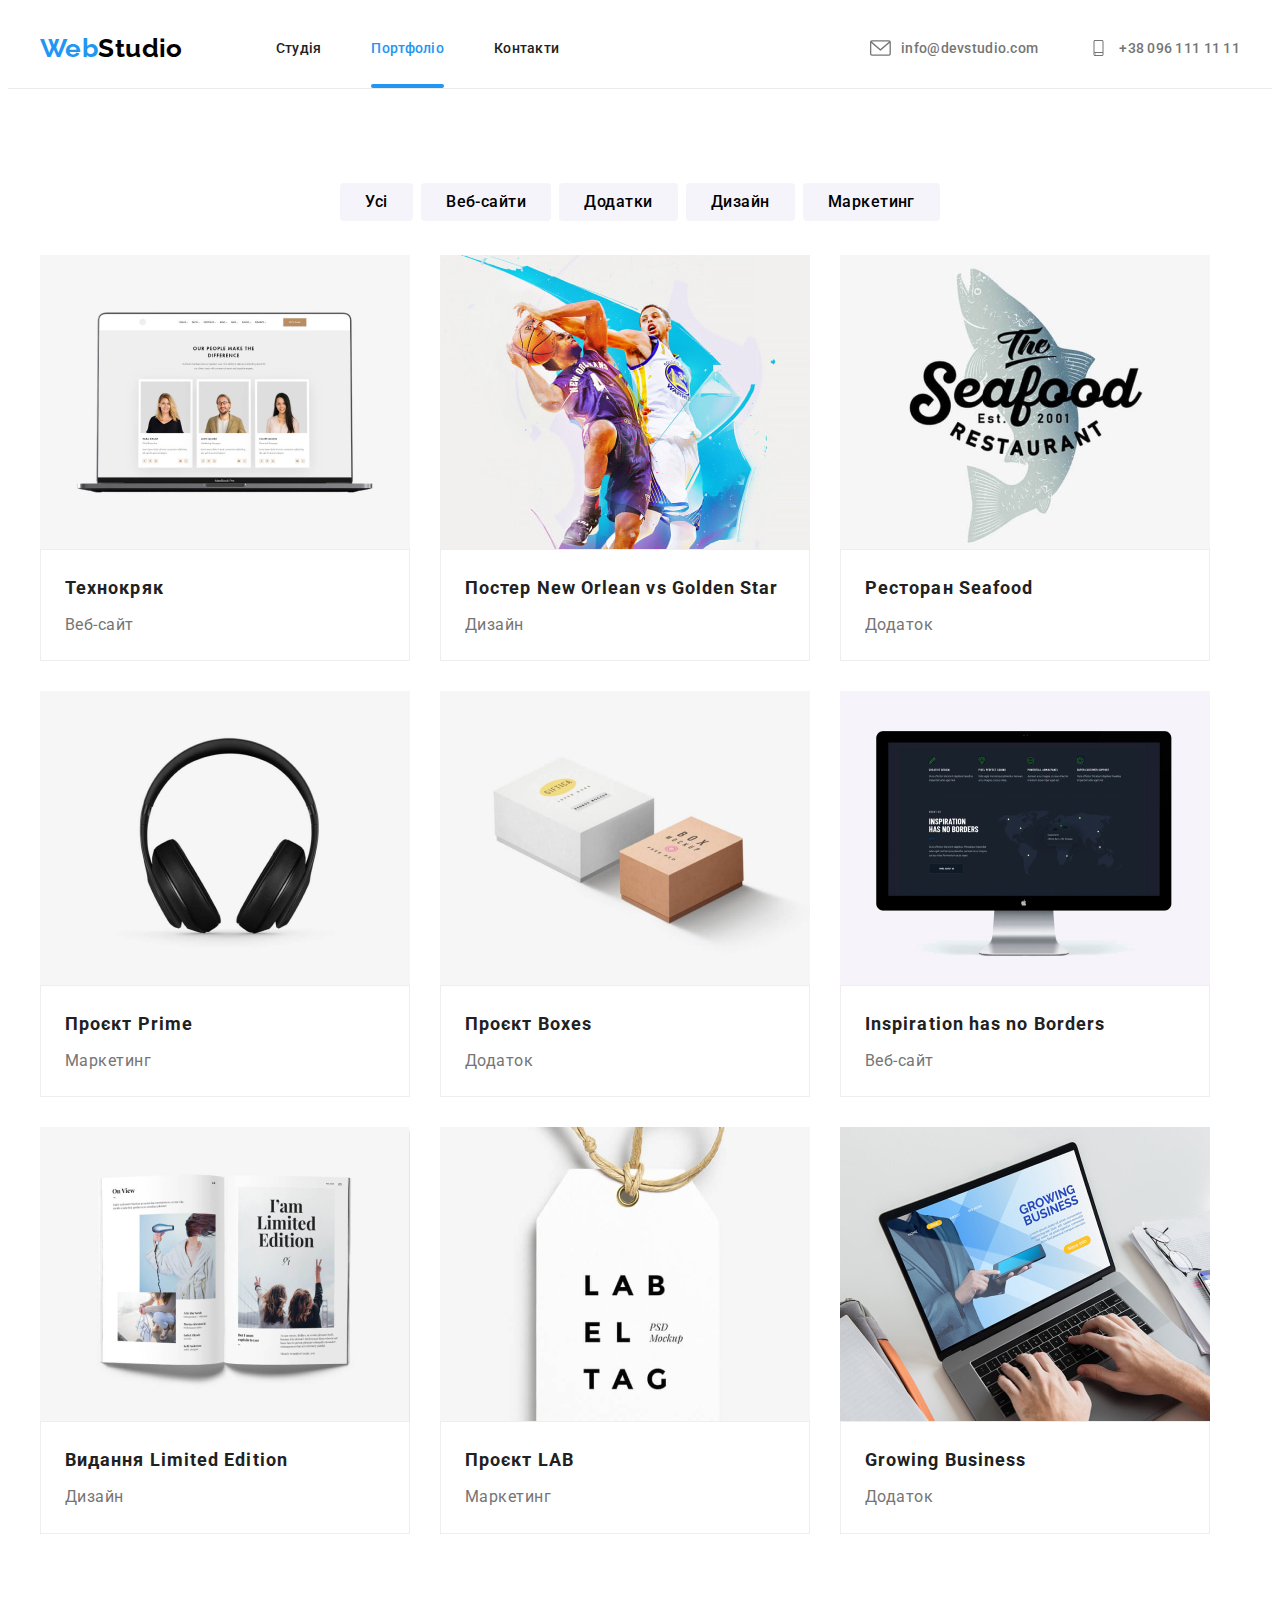
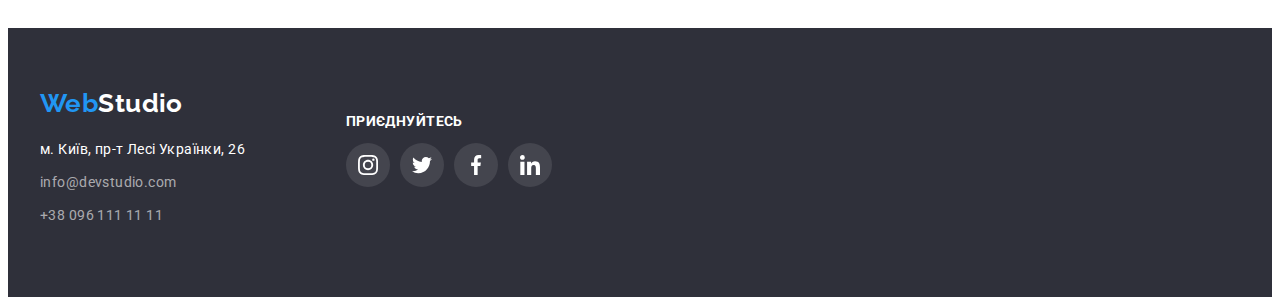
==== portfolio.html @ 0ce020fb "оформлює модальне вікно" ====
<!DOCTYPE html>
<html lang="uk">
  <head>
    <meta charset="UTF-8" />
    <meta http-equiv="X-UA-Compatible" content="IE=edge" />
    <meta name="viewport" content="width=device-width, initial-scale=1.0" />
    <title>Студія</title>

    <link rel="preconnect" href="https://fonts.googleapis.com" />
    <link rel="preconnect" href="https://fonts.gstatic.com" crossorigin />
    <link
      href="https://fonts.googleapis.com/css2?family=Raleway:wght@700&family=Roboto:wght@400;500;700;900&display=swap"
      rel="stylesheet"
    />
    <link
      rel="stylesheet"
      href="https://cdnjs.cloudflare.com/ajax/libs/modern-normalize/1.1.0/modern-normalize.min.css"
      integrity="sha512-wpPYUAdjBVSE4KJnH1VR1HeZfpl1ub8YT/NKx4PuQ5NmX2tKuGu6U/JRp5y+Y8XG2tV+wKQpNHVUX03MfMFn9Q=="
      crossorigin="anonymous"
      referrerpolicy="no-referrer"
    />
    <link rel="stylesheet" href="./css/styles.css" />
  </head>
  <body>
    <!--Header-->

    <header class="header">
      <div class="container">
        <a href="./index.html" lang="en" class="logo"><span class="logo-span">Web</span>Studio</a>
        <nav>
          <ul class="nav-list ul">
            <li class="item"><a href="./index.html" class="nav-list-link">Студія</a></li>
            <li class="item">
              <a href="./portfolio.html" class="nav-list-link-active">Портфоліо</a>
            </li>
            <li class="item"><a href="" class="nav-list-link">Контакти</a></li>
          </ul>
        </nav>

        <!--E-mail + Tel-->

        <ul class="contact-list ul">
          <li class="item email">
            <a href="mailto:info@devstudio.com" class="contact-list-link">
              <svg class="icon-contacts-envelope">
                <use href="./images/icons.svg#icon-contacts-envelope"></use>
              </svg>
              info@devstudio.com</a
            >
          </li>
          <li class="item phone">
            <a href="tel:+380961111111" class="contact-list-link">
              <svg class="icon-contacts-smartphone">
                <use href="./images/icons.svg#icon-contacts-smartphone"></use>
              </svg>
              +38 096 111 11 11</a
            >
          </li>
        </ul>
      </div>
    </header>

    <main>
      <section class="section">
        <div class="container">
          <ul class="filter-buttons ul">
            <li class="list"><button class="button-list" type="button">Усі</button></li>
            <li class="list"><button class="button-list" type="button">Веб-сайти</button></li>
            <li class="list"><button class="button-list" type="button">Додатки</button></li>
            <li class="list"><button class="button-list" type="button">Дизайн</button></li>
            <li class="list"><button class="button-list" type="button">Маркетинг</button></li>
          </ul>

          <h1 class="our-projects-hide">Наші проєкти</h1>
          <ul class="gallery ul">
            <li class="gallery-li">
              <a href="" class="card">
                <div class="thumb">
                  <img class="picture" src="./images/profiles.jpg" alt="Профайли" width="370" />
                  <p class="pic-text">
                    Ресурс пропонує комплексні пропозиції з різним рівнем функціоналу та сервісів.
                    Все це дозволить відвідувачу отримати вичерпні відомості про компанію чи
                    приватну особу.
                  </p>
                </div>
                <div class="frame">
                  <h2 class="name-of-project">Технокряк</h2>
                  <p class="type-of-project">Веб-сайт</p>
                </div>
              </a>
            </li>

            <li class="gallery-li">
              <a href="" class="card">
                <div class="thumb">
                  <img
                    class="picture"
                    src="./images/basketball.jpg"
                    alt="Гра в баскетбол"
                    width="370"
                  />
                  <p class="pic-text">
                    Ресурс пропонує комплексні пропозиції з різним рівнем функціоналу та сервісів.
                    Все це дозволить відвідувачу отримати вичерпні відомості про компанію чи
                    приватну особу.
                  </p>
                </div>
                <div class="frame">
                  <h2 class="name-of-project">Постер New Orlean vs Golden Star</h2>
                  <p class="type-of-project">Дизайн</p>
                </div>
              </a>
            </li>

            <li class="gallery-li">
              <a href="" class="card">
                <div class="thumb">
                  <img
                    class="picture"
                    src="./images/fish-sign.jpg"
                    alt="Логотип Риба"
                    width="370"
                  />
                  <p class="pic-text">
                    Ресурс пропонує комплексні пропозиції з різним рівнем функціоналу та сервісів.
                    Все це дозволить відвідувачу отримати вичерпні відомості про компанію чи
                    приватну особу.
                  </p>
                </div>
                <div class="frame">
                  <h2 class="name-of-project">Ресторан Seafood</h2>
                  <p class="type-of-project">Додаток</p>
                </div>
              </a>
            </li>
            <li class="gallery-li">
              <a href="" class="card">
                <div class="thumb">
                  <img class="picture" src="./images/headphones.jpg" alt="Навушники" width="370" />
                  <p class="pic-text">
                    Ресурс пропонує комплексні пропозиції з різним рівнем функціоналу та сервісів.
                    Все це дозволить відвідувачу отримати вичерпні відомості про компанію чи
                    приватну особу.
                  </p>
                </div>
                <div class="frame">
                  <h2 class="name-of-project">Проєкт Prime</h2>
                  <p class="type-of-project">Маркетинг</p>
                </div>
              </a>
            </li>
            <li class="gallery-li">
              <a href="" class="card">
                <div class="thumb">
                  <img class="picture" src="./images/boxes.jpg" alt="Коробки" width="370" />
                  <p class="pic-text">
                    Ресурс пропонує комплексні пропозиції з різним рівнем функціоналу та сервісів.
                    Все це дозволить відвідувачу отримати вичерпні відомості про компанію чи
                    приватну особу.
                  </p>
                </div>
                <div class="frame">
                  <h2 class="name-of-project">Проєкт Boxes</h2>
                  <p class="type-of-project">Додаток</p>
                </div>
              </a>
            </li>
            <li class="gallery-li">
              <a href="" class="card">
                <div class="thumb">
                  <img class="picture" src="./images/screen.jpg" alt="Монітор" width="370" />
                  <p class="pic-text">
                    Ресурс пропонує комплексні пропозиції з різним рівнем функціоналу та сервісів.
                    Все це дозволить відвідувачу отримати вичерпні відомості про компанію чи
                    приватну особу.
                  </p>
                </div>
                <div class="frame">
                  <h2 class="name-of-project">Inspiration has no Borders</h2>
                  <p class="type-of-project">Веб-сайт</p>
                </div>
              </a>
            </li>
            <li class="gallery-li">
              <a href="" class="card">
                <div class="thumb">
                  <img class="picture" src="./images/book.jpg" alt="Розгорнута книга" width="370" />
                  <p class="pic-text">
                    Ресурс пропонує комплексні пропозиції з різним рівнем функціоналу та сервісів.
                    Все це дозволить відвідувачу отримати вичерпні відомості про компанію чи
                    приватну особу.
                  </p>
                </div>
                <div class="frame">
                  <h2 class="name-of-project">Видання Limited Edition</h2>
                  <p class="type-of-project">Дизайн</p>
                </div>
              </a>
            </li>
            <li class="gallery-li">
              <a href="" class="card">
                <div class="thumb">
                  <img class="picture" src="./images/label.jpg" alt="Паперова лейба" width="370" />
                  <p class="pic-text">
                    Ресурс пропонує комплексні пропозиції з різним рівнем функціоналу та сервісів.
                    Все це дозволить відвідувачу отримати вичерпні відомості про компанію чи
                    приватну особу.
                  </p>
                </div>
                <div class="frame">
                  <h2 class="name-of-project">Проєкт LAB</h2>
                  <p class="type-of-project">Маркетинг</p>
                </div>
              </a>
            </li>
            <li class="gallery-li">
              <a href="" class="card">
                <div class="thumb">
                  <img
                    class="picture"
                    src="./images/laptop-project.jpg"
                    alt="Ноутбук за яким працюють"
                    width="370"
                  />
                  <p class="pic-text">
                    Ресурс пропонує комплексні пропозиції з різним рівнем функціоналу та сервісів.
                    Все це дозволить відвідувачу отримати вичерпні відомості про компанію чи
                    приватну особу.
                  </p>
                </div>
                <div class="frame">
                  <h2 class="name-of-project">Growing Business</h2>
                  <p class="type-of-project">Додаток</p>
                </div>
              </a>
            </li>
          </ul>
        </div>
      </section>
    </main>

    <footer class="footer-part">
      <div class="container">
        <div class="container-one list">
          <a href="./index.html" lang="en" class="logo">
            <span class="logo-span">Web</span>Studio</a
          >
          <address>
            <ul class="contact-down-list ul">
              <li>
                <a
                  class="contact-down-list-link"
                  href="https://goo.gl/maps/1SYnQdsRhisQ9rk5A"
                  target="_blank"
                  rel="noopener noreferrer"
                >
                  <span class="address-link">м. Київ, пр-т Лесі Українки, 26</span></a
                >
              </li>
              <li>
                <a class="contact-down-list-link" href="mailto:info@devstudio.com"
                  >info@devstudio.com</a
                >
              </li>
              <li>
                <a class="contact-down-list-link" href="tel:+380961111111">+38 096 111 11 11</a>
              </li>
            </ul>
          </address>
        </div>

        <div class="container-two list">
          <p>Приєднуйтесь</p>
          <ul class="sl-ul">
            <li class="sl-li">
              <a href="" class="link">
                <svg class="social-icon footer">
                  <use href="./images/icons.svg#sn-instagram"></use>
                </svg>
              </a>
            </li>
            <li class="sl-li">
              <a href="" class="link">
                <svg class="social-icon footer">
                  <use href="./images/icons.svg#sn-twitter"></use>
                </svg>
              </a>
            </li>
            <li class="sl-li">
              <a href="" class="link">
                <svg class="social-icon footer">
                  <use href="./images/icons.svg#sn-facebook"></use>
                </svg>
              </a>
            </li>
            <li class="sl-li">
              <a href="" class="link">
                <svg class="social-icon footer">
                  <use href="./images/icons.svg#sn-linkedin"></use>
                </svg>
              </a>
            </li>
          </ul>
        </div>
      </div>
    </footer>
  </body>
</html>
---- css/styles.css ----
:root {
--main-text-color: #212121;
--submain-text-color: #757575;
--accent-color: #2196F3;
--white-color: #FFFFFF;
--overlay-color: rgba(47, 48, 58, 0.4);
--social-link-color: #AFB1B8;
--backdrop: rgba(0, 0, 0, 0.2);

--hero-footer-background-color: #2F303A;
--team-buttons-background-color: #F5F4FA;
}

body {
    background-color: var(--white-color);
    color: var(--main-text-color);
    font-family: Roboto, sans-serif;
    font-size: 14px;
    letter-spacing: 0.03em;
    font-weight: 400;
}

/* Utilities */

.header {
    /* outline: 1px solid #ECECEC; */
    border-bottom: 1px solid #ECECEC;
}

.ul {
    margin: 0;
    padding: 0;
}

.container {
    /* display: flex; */
    margin-left: auto;
    margin-right: auto;
    padding: 0 15px;
    width: 1200px; 
    /* border-bottom: 1px solid #ECECEC; */
}

h1, h2, h3 {
    margin-top: 0;
    margin-bottom: 0;
}

ul {
    list-style: none;
}

.section {
    padding-top: 94px;
    padding-bottom: 94px;
}

/* Header */

.header .container {
    align-items: center; 
    display: flex;
    margin-bottom: 0;
}

/* Logo */

.logo{
    margin-right: 93px;
}

.logo, .logo-span {
    font-family: Raleway, sans-serif;
    color: #000000;
    font-weight: 700;
    font-size: 26px;
    line-height: 1.19;
    text-decoration: none;  
}
.logo-span {
    color: var(--accent-color);
}

/* Site nav */
.nav-list {
    display: flex;
}

.nav-list .item +.item {
    margin-left: 50px;
}

.nav-list-link:hover,
.nav-list-link:focus {
    color: var(--accent-color);
}

.nav-list-link, 
.nav-list-link-active, 
.contact-list-link {
    display: block;
    padding-top: 32px;
    padding-bottom: 32px;


    color: inherit;
    font-weight: 500;
    font-size: 14px;
    line-height: 1.17;
    letter-spacing: 0.02em;
    text-decoration: none;

    transition: color 250ms cubic-bezier(0.4, 0, 0.2, 1);
}

.contact-list{
    display: flex;
    margin-left: auto;
}

.contact-list .item+.item {
    margin-left: 50px;
}

.contact-list-link:hover, 
.contact-list-link:focus,
.nav-list-link-active{
    color: var(--accent-color);
}

.contact-list-link {
    color: var(--submain-text-color);
}

/* Нижня полоска декору меню */

.nav-list-link-active {
    position: relative;
}

.nav-list-link-active::after {
    content: "";
    display: block;

    position: absolute;
    bottom: 0;
    width: 100%;
    height: 4px;
    border-radius: 4px;

    background-color: var(--accent-color);
}

/* E-mail+Tel */

.contact-list-link {
    display: flex;
    align-items: center;
}

.icon-contacts-envelope,
.icon-contacts-smartphone {
    margin-right: 10px;
    width: 21px;
    height: 16px;
    fill: currentColor;
    text-align: center;

    /* outline: 1px solid black; */
}

/* Через Before */

/* .email::before {
    display: inline-block;
    content: "";
    width: 100px;
    height: 100px;
    margin-right: 10px;
    background-image: url("../images/SVG/contacts-envelope.svg");
    background-size: contain;
    background-repeat: no-repeat;
    outline: 1px solid black;
} */


/* Main-Top */
.hero {
    padding-top: 200px;
    padding-bottom: 200px;

    background-color: var(--hero-footer-background-color);
    text-align: center;

    max-width: 1600px;
    height: 600px;
    margin-left: auto;
    margin-right: auto;

    background-image: linear-gradient(to right, var(--overlay-color), var(--overlay-color)), url("../images/hero-img.jpg");
    background-repeat: no-repeat;
    background-position: center;
    background-size: cover;

/* outline: 10px solid black; */

}    
.hero-title {
    color: var(--white-color);  
    font-weight: 900;
    font-size: 44px;
    line-height: 1.36;
    letter-spacing: 0.06em;
    text-transform: uppercase;
}
.hero-button {
    background-color: var(--accent-color);
    min-width: 216px;
    padding: 10px 32px;     
    box-shadow: 0px 4px 4px rgba(0, 0, 0, 0.15);
    border-radius: 4px;
    
    font-family: inherit;
    color: var(--white-color);
    text-align: center;
    font-weight: 700;
    font-size: 16px;
    line-height: 1.88;
    letter-spacing: 0.06em;
    cursor: pointer;
}

/* Advantages */
.section.advantages {
    padding-bottom: 0;
}

.title-hide, .our-projects-hide {
    display: none;
}
.advantages .title {
    margin-bottom: 10px;

    color: var(--main-text-color);
    font-weight: 700;
    font-size: 14px;
    line-height: 1.14;
    text-transform: uppercase;
}

.description {
    margin-bottom: 0;
    color: var(--submain-text-color);
    font-size: 14px;
    line-height: 1.71;
}

.advantages-list {
    display: flex;
}

.advantages .description {
    margin-top: 10px;
}

.advantages-svg {
    display: flex;
    height: 120px;
    justify-content: center;
    align-items: center;
    margin-bottom: 25px;
    background-color: var(--team-buttons-background-color);
    border-radius: 4px;
    filter: drop-shadow(0px 4px 4px rgba(0, 0, 0, 0.25));
}

.advantages-list .item+.item {
    margin-left: 30px;
}

/* Duty+Team */
.duty-title, .our-team-title {
    padding-bottom: 50px;

    text-align: center;
    font-weight: 700;
    font-size: 36px;
    line-height: 1.17;
    color: var(--main-text-color);
}
.duty-immages {
    display: flex;
}
.duty-immages .item+.item,
.team-list .team+.team {
    margin-left: 30px;    
}

/* Team */
.our-team {
    color: var(--main-text-color);
    background-color: var(--team-buttons-background-color);
    text-align: center;
}

.team-list {
    display: flex;
}

.our-team .name {
    margin-top: 30px;
}
.position {
    margin-top: 10px;
    margin-bottom: 20px;

    font-weight: 500;
    font-size: 16px;
    line-height: 1.19;  
    letter-spacing: 0.03em;
    color: var(--submain-text-color);
    /* border-bottom: 1px solid black; */
}
.team {
    background-color: var(--white-color);
    border-radius: 0px 0px 4px 4px;
    box-shadow: 0px 4px 4px rgba(0, 0, 0, 0.25);
}


/* 4 social links */

.sl-ul {
    display: flex;    
    justify-content: center;
    margin-bottom: 30px;
    padding: 0;
}

.sl-li+.sl-li {
    margin-left: 10px;
}

.sl-li {
    display: flex;
    align-items: center;
    justify-content: center;

    width: 44px;
    height: 44px;

    border-radius: 50%;
}

.social-icon {
    display: flex;
    align-items: center;
    width: 20px;
    height: 20px;
    fill: var(--social-link-color);
}

.social-icon.footer {
    width: 20px;
    height: 20px;
    fill: var(--white-color);
}

.footer-part .sl-li {
    background: rgba(255, 255, 255, 0.1);
}


/* 4 social links - hover */

.sl-li{
    transition: fill 250ms cubic-bezier(0.4, 0, 0.2, 1);
    transition: background-color 250ms cubic-bezier(0.4, 0, 0.2, 1);
}

.sl-li:hover,
.sl-li:focus {
    background-color: var(--accent-color);    
}

.sl-li:hover .social-icon,
.sl-li:focus .social-icon{
    fill: var(--white-color);    
}

/* Clients' logo */

.section-title {
    font-weight: 700;
    font-size: 36px;
    line-height: 1.16;
    text-align: center;
    letter-spacing: 0.03em;
 
    padding-bottom: 50px;
}

.logo-ul {
        display: flex;
        justify-content: center;
        margin:0;
        padding:0;
}

.logo-li+.logo-li{
    margin-left: 30px;
}

.logo-li {
    display: flex;
    align-items: center;
    justify-content: center;
        
    width: 170px;
    height: 92px;
    border: 1px solid var(--social-link-color);
    border-radius: 4px;
    transition: border 250ms cubic-bezier(0.4, 0, 0.2, 1);
}

.logo-svg {
    transition: fill 250ms cubic-bezier(0.4, 0, 0.2, 1);
}

.logo-li .link{
    display: flex;
    justify-content: center;
    align-items: center;

    fill: var(--social-link-color);
    width: 100%;
    height: 100%; 
}

.logo-li:hover .logo-svg,
.logo-li:focus .logo-svg {
    fill: var(--accent-color); 
}

.logo-li:hover,
.logo-li:focus {
border: 1px solid var(--accent-color);
    display: flex;
    align-items: center;    
}

/* Footer */

.footer-part{
    display: flex;
    background-color: var(--hero-footer-background-color);    
}

.container .list+.list {
    margin-left: 70px;
}

.footer-part .container {
    display: flex;
    margin-bottom: 60px;
}

.footer-part .logo {
    display:inline-block;
    margin-top: 60px;
    margin-bottom: 20px;

    color: var(--white-color);
}

/* Footer - тел,емейл,адреса */

.contact-down-list-link {
    display: inline-block;
    margin-bottom: 9px;

    font-style: normal;
    font-weight: inherit;
    font-size: 14px;
    line-height: 1.71;
    letter-spacing: 0.03em;
    color: rgba(255, 255, 255, 0.6);
    text-decoration: none;  
    
    transition: color 250ms cubic-bezier(0.4, 0, 0.2, 1);
}

.address-link {
    color: var(--white-color);
    transition: color 250ms cubic-bezier(0.4, 0, 0.2, 1);
}

.contact-down-list-link:hover,
.contact-down-list-link:focus{
    color: var(--accent-color);
}

.address-link:hover,
.address-link:focus {
    color: var(--accent-color);
}

/* Footer - 2й стовпчик */

.container-two {
    font-weight: 700;
    font-size: 14px;
    line-height: 1.14;
    letter-spacing: 0.03em;
    text-transform: uppercase;
    color: var(--white-color);

    margin-top: 72px;
}

/* Portfolio */

.filter-buttons {
    display: flex;
    justify-content: center;
    padding-bottom: 34px;
    }

.filter-buttons .list+.list {
    margin-left: 8px;
}

.button-list {
    min-width: 73px;    
    padding: 6px 25px;
    
    background-color: var(--team-buttons-background-color);
    font-family: inherit;
    font-weight: 500;
    font-size: 16px;
    line-height: 1.62;
    text-align: center;
    letter-spacing: 0.03em;
    border: inherit;
    border-radius: 4px;
    transition: box-shadow 250ms cubic-bezier(0.4, 0, 0.2, 1);
}

.button-list:hover,
.button-list:focus {
    background-color: var(--accent-color);
    color: var(--white-color);
    cursor: pointer;
    box-shadow:0px 4px 4px rgba(0, 0, 0, 0.25);
}

/* 9 items */

.gallery {
    display: flex;
    flex-wrap: wrap;    
}

.card {
    text-decoration: none;
    color: inherit;
}

/* Ділимо на 3 секції через -15px */
.gallery {
    margin:-15px; 
}
.gallery-li {
    margin: 15px;
    transition: box-shadow 250ms cubic-bezier(0.4, 0, 0.2, 1);
    /* в лішку, а не в хувер, щоб в 2 сторони був box-shadow */
}

.gallery-li:hover, 
.gallery-li:focus {
    box-shadow:0px 4px 4px rgba(0, 0, 0, 0.25);
}

/* Ділимо на 3 секції через nth child */

/* .gallery-li+.gallery-li {
    margin-left: 30px;
    margin-bottom: 30px;
}
.gallery-li:nth-child(3n+1) {
    margin-left: 0;
}
.gallery-li:nth-last-child(-n+3) {
    margin-bottom: 0;
} */

.frame {
    border: 1px solid #EEEEEE;
    /* margin-top: -5px; */
    padding: 20px 24px;
}

.name-of-project {
    font-weight: 700;
    font-size: 18px;
    line-height: 2;
    letter-spacing: 0.06em;
}

.type-of-project {
    margin-top: 4px;
    margin-bottom: 0;

    font-size: 16px;
    line-height: 1.88;
    letter-spacing: 0.03em;
    color: var(--submain-text-color);
}

/* Модальне вікно на index */

.backdrop {      
    position: fixed;  
    opacity: 1;
    top: 0;
    left: 0;
    width: 100%;
    height: 100%;
    background-color: var(--backdrop);
    transition: opacity 250ms cubic-bezier(0.4, 0, 0.2, 1); /* фон+вікно виринає м"яко */
}

.backdrop.is-hidden {
    opacity: 0;
    pointer-events: none;
    visibility: hidden;    
}
.backdrop.is-hidden .modal {    
    transform: translate(-50%, -50%) scale(1.1);
}

.modal {    
    position: absolute;
    top: 50%;
    left: 50%;
    transform: translate(-50%, -50%) scale(1);
    transition: transform 250ms cubic-bezier(0.4, 0, 0.2, 1);
        
    width: 528px;
    height: 581px;  
    padding: 40px;
    box-shadow: 0px 1px 3px rgba(0, 0, 0, 0.12), 0px 1px 1px rgba(0, 0, 0, 0.14), 0px 2px 1px rgba(0, 0, 0, 0.2);
    border-radius: 4px;
    background-color: var(--white-color);
}

.btn-close {
    position: absolute;

    display: flex;
    justify-content: center;
    align-items: center;

    top: 8px;
    right: 8px;
    width: 30px;
    height: 30px;
    background-color: var(--white-color);
    border: 1px solid rgba(0, 0, 0, 0.1);
    border-radius: 50%;
    cursor: pointer;
}

/* Ефект виїзду карточки в Портфоліо */
.thumb {    
    position: relative;
    overflow: hidden;  
    height: 294px;  
}

.thumb > .pic-text {
    display: flex;
    align-items: center;

    position: absolute;
    height: 100%;
    top: 0;
    right: 0;
    margin: 0;
    padding: 63px 24px;
    
    font-family: 'Roboto';
    font-size: 18px;
    line-height: 1.56;
    letter-spacing: 0.03em;
    color: var(--white-color);

    transform: translateY(100%);
 /* transform: translateX(-100%); виїжджає збоку  */
    transition: transform 250ms cubic-bezier(0.4, 0, 0.2, 1);
    background-color: rgba(33, 150, 243, 0.9);
}

.gallery-li:hover .pic-text {
    transform: translateY(0);
}

/* Декор модального вікна */
.field {
    display: flex;
    align-items: center;

    /* outline: 1px solid black; */
}

.modal h2 {
    font-family: 'Roboto';
    font-style: normal;
    font-weight: 700;
    font-size: 20px;
    line-height: 1.15;
    text-align: center;
    letter-spacing: 0.03em;
    color: var(--main-text-color);

    /* padding-top: 40px; */
    padding-bottom: 30px;
    /* margin-left: 40px; */
}

.modal .input {
    margin-bottom: 28px;
    
    box-sizing: border-box;
    width: 448px;
    height: 40px;

    border: 1px solid rgba(33, 33, 33, 0.2);
    border-radius: 4px;
}

/* .checkbox{
    margin-bottom: 20px;
} */

.modal ul {
    /* display: flex;
    flex-direction: column; */

    margin: 0;
    padding: 0;
}

textarea {
    resize: none;
}






.submit {
    /* display: flex;
    align-items: center;
    text-align: center;

    background-color: var(--accent-color);
    min-width: 200px;
    padding: 10px 52px;
    box-shadow: 0px 4px 4px rgba(0, 0, 0, 0.15);
    border-radius: 4px;
            
    font-family: 'Roboto';
    font-weight: 700;
    font-size: 16px;
    line-height: 1.86;
    color: var(--white-color);
    letter-spacing: 0.06em;

    cursor: pointer; */
}
.field {
    position: relative;
}

.label{
    position: absolute;
    top: -20px;
    left: 0;
    /* transform: translate(-25px, -25px); */

/* display: flex; */
/* align-items: center; */
/* text-align: center; */

/* width: 18px;
height: 18px;
margin-left: 10px;
margin-right: 15px; */
}

.input-icon-svg {
    position: absolute;

    top: 0;
    left: 0;
    align-items: center;

    width: 18px;
    height: 18px;
    margin: 10px 15px 11px 11px;
    /* transition: transform 250ms linear; */
        /* fill: #2196F3; */
}

.confirmation {
    position: relative;
}

.input-icon-checkbox {
    position: absolute;
    top: ;
    left: 0;

    width: 16px;
    height: 15px;
    margin: 54px 7px 25px 124px;


    /* align-items: center; */
    /* text-align: center; */

    /* width: 18px;
            height: 18px;
            margin: 10px 15px 11px 11px; */
    fill:#2F303A;
}

.confirmation .label {
    position: absolute;
    /* top: 0;
        left: 0; */

    /* display: inline-block; */
    /* align-items: center; */
    /* margin-left: 97.38px; */

    /* position: relative; */
}



.checkbox { /* робимо її невидемою на всіх браузерах */
    position: absolute;
    width: 1px;
    height: 1px;
    margin: -1px;
    border: 0;
    padding: 0;
    clip: rect(0 0 0 0);
    overflow: hidden;
}

.modal{
    position: relative;
}
.submit {
    position: absolute;
    top: 0;
    left: 0;
}


.checkbox:checked   {
    /* transform: scale(1.2);
    border-color: transparent;
    background-color: orange;
    background-image: url('../img/full-check.svg');
    background-size: contain;
    background-origin: border-box; */
}
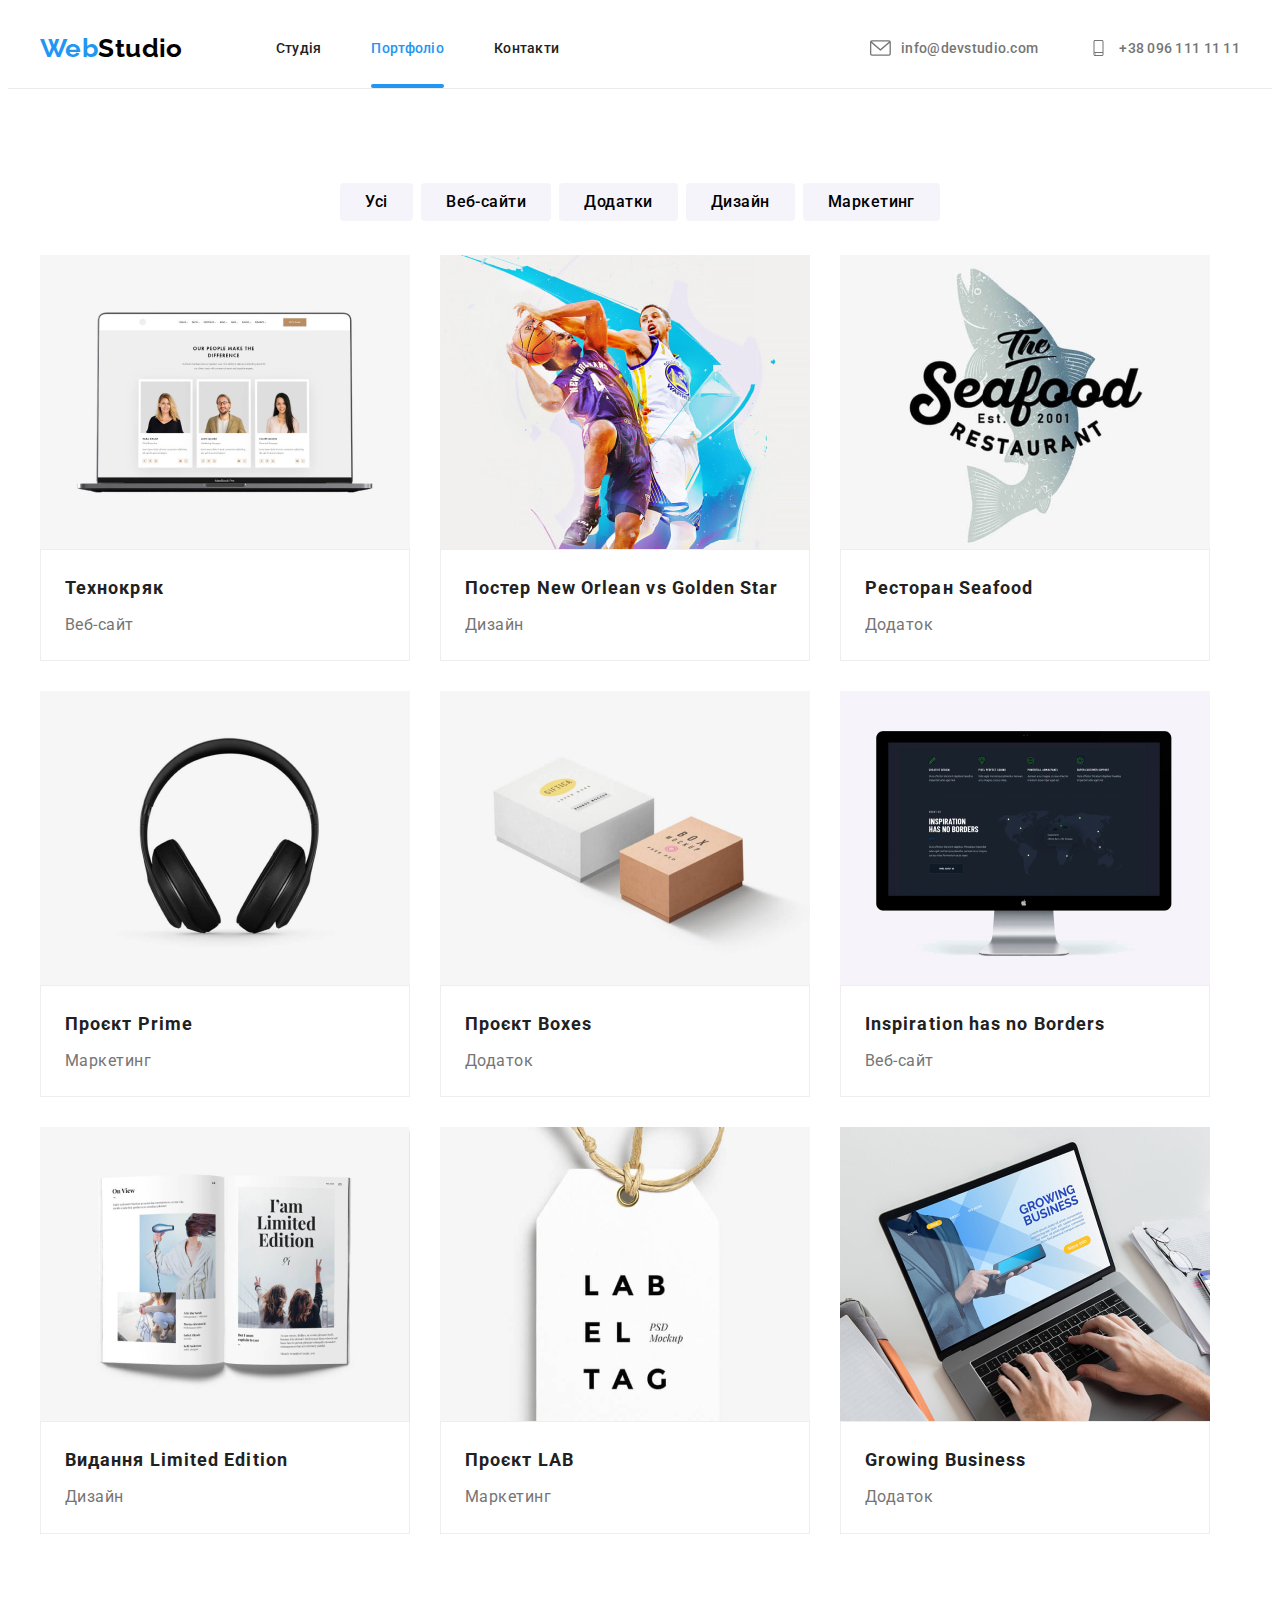
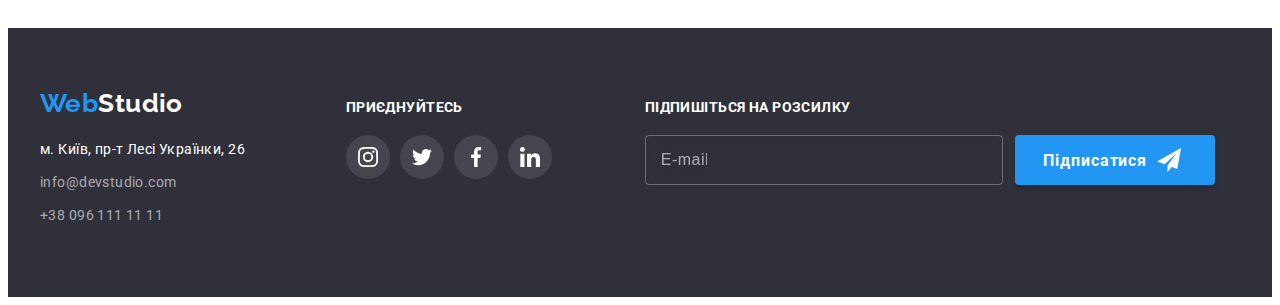
==== commit 0c586df5: "фін редакція дз" ====
--- a/portfolio.html
+++ b/portfolio.html
@@ -238,6 +238,8 @@
         </div>
       </section>
     </main>
+
+    <!--Футер-->
 
     <footer class="footer-part">
       <div class="container">
@@ -302,6 +304,22 @@
             </li>
           </ul>
         </div>
+
+        <div class="container-three list">
+          <p>Підпишіться на розсилку</p>
+          <div class="subscribe">
+            <label class="mail field">
+              <input type="mail" class="input" name="mail" placeholder="E-mail" />
+            </label>
+
+            <button type="subscribe" class="btn-subscribe">
+              Підписатися
+              <svg class="send">
+                <use href="./images/icons.svg#send"></use>
+              </svg>
+            </button>
+          </div>
+        </div>
       </div>
     </footer>
   </body>
--- a/css/styles.css
+++ b/css/styles.css
@@ -27,27 +27,22 @@
     border-bottom: 1px solid #ECECEC;
 }
 
-.ul {
-    margin: 0;
-    padding: 0;
-}
-
 .container {
-    /* display: flex; */
     margin-left: auto;
     margin-right: auto;
     padding: 0 15px;
     width: 1200px; 
-    /* border-bottom: 1px solid #ECECEC; */
-}
-
-h1, h2, h3 {
+}
+
+h1, h2, h3, p {
     margin-top: 0;
     margin-bottom: 0;
 }
 
 ul {
     list-style: none;
+    margin: 0;
+    padding: 0;
 }
 
 .section {
@@ -228,6 +223,10 @@
     line-height: 1.88;
     letter-spacing: 0.06em;
     cursor: pointer;
+
+    border: none;
+
+    transition: background-color 250ms cubic-bezier(0.4, 0, 0.2, 1);
 }
 
 /* Advantages */
@@ -453,11 +452,7 @@
 
 .footer-part{
     display: flex;
-    background-color: var(--hero-footer-background-color);    
-}
-
-.container .list+.list {
-    margin-left: 70px;
+    background-color: var(--hero-footer-background-color);   
 }
 
 .footer-part .container {
@@ -507,7 +502,7 @@
 
 /* Footer - 2й стовпчик */
 
-.container-two {
+.container-two, .container-three {
     font-weight: 700;
     font-size: 14px;
     line-height: 1.14;
@@ -516,7 +511,94 @@
     color: var(--white-color);
 
     margin-top: 72px;
-}
+    margin-left: 70px;
+}
+
+.container-two .sl-ul,
+.container-three .subscribe {
+    margin-top: 20px;
+}
+
+/* Footer - 3й стовпчик */
+
+.container-three { 
+    margin-left: 93px;
+}
+
+.container-three .input {
+    box-sizing: border-box;
+    background-color: transparent;
+
+    width: 358px;
+    height: 50px;
+
+    padding: 16px 295px 15px 15px;
+
+    border: 1px solid rgba(255, 255, 255, 0.3);
+    color: var(--white-color);
+    filter: drop-shadow(0px 4px 4px rgba(0, 0, 0, 0.15));  
+    transition: filter 250ms cubic-bezier(0.4, 0, 0.2, 1);
+
+}
+
+.subscribe {
+    position: relative;
+    display: flex;
+    justify-content: center;    
+}
+
+.subscribe .mail { 
+    margin-top: 0; 
+    border-radius: 4px;
+    cursor: pointer;    
+    transition: border-color 250ms cubic-bezier(0.4, 0, 0.2, 1);    
+}
+
+.container-three .input::placeholder {
+    display: flex;
+    align-items: center;
+    
+    font-size: 16px;
+    line-height: 0.8;
+    letter-spacing: 0.01em;
+    color: rgba(255, 255, 255, 0.6);
+    letter-spacing: 0.03em;
+}
+
+.btn-subscribe {
+    
+    position: relative;
+    display: flex;
+    align-items: center; 
+    
+    background-color: var(--accent-color);
+    min-width: 200px;
+    height: 50px;
+   
+    margin-left: 12px;
+    padding: 10px 28px;
+    box-shadow: 0px 4px 4px rgba(0, 0, 0, 0.15);
+    border-radius: 4px;
+    border: none;
+    
+    font-family: 'Roboto';
+    font-weight: 700;
+    font-size: 16px;
+    line-height: 1.86;
+    color: var(--white-color);
+    letter-spacing: 0.06em;
+    
+    cursor: pointer;
+    transition: background-color 250ms cubic-bezier(0.4, 0, 0.2, 1);
+}
+
+.send {
+    margin-left: 10px;
+    fill: var(--white-color);
+    width: 24px;
+    height: 24px;
+}
+
 
 /* Portfolio */
 
@@ -670,6 +752,16 @@
     border-radius: 50%;
     cursor: pointer;
 }
+.close-svg {
+    transition: fill 250ms cubic-bezier(0.4, 0, 0.2, 1);
+}
+
+
+.btn-close:hover .close-svg,
+.btn-close:focus .close-svg {
+    fill: var(--accent-color);
+}
+
 
 /* Ефект виїзду карточки в Портфоліо */
 .thumb {    
@@ -706,16 +798,13 @@
 }
 
 /* Декор модального вікна */
-.field {
-    display: flex;
-    align-items: center;
-
-    /* outline: 1px solid black; */
+
+.modal {
+    position: relative;
 }
 
 .modal h2 {
     font-family: 'Roboto';
-    font-style: normal;
     font-weight: 700;
     font-size: 20px;
     line-height: 1.15;
@@ -723,133 +812,104 @@
     letter-spacing: 0.03em;
     color: var(--main-text-color);
 
-    /* padding-top: 40px; */
     padding-bottom: 30px;
-    /* margin-left: 40px; */
-}
-
-.modal .input {
+}
+
+.field {
+    position: relative;
+
+    display: flex;
+    align-items: center;
+
+    transition: fill 250ms cubic-bezier(0.4, 0, 0.2, 1);
+
+    /* outline: 1px solid black; */
+}
+
+.input {
+    box-sizing: border-box;
+    width: 100%;
+    height: 40px;
+    border: 1px solid rgba(33, 33, 33, 0.2);
+    border-radius: 4px;   
     margin-bottom: 28px;
-    
-    box-sizing: border-box;
+    padding: 11px 12px 11px 42px;  
+    outline: transparent;    /* обводка field прозора*/
+    cursor: pointer;
+    
+    transition: border-color 250ms cubic-bezier(0.4, 0, 0.2, 1);    
+}
+
+.comment .input {
     width: 448px;
-    height: 40px;
-
+    height: 120px;
     border: 1px solid rgba(33, 33, 33, 0.2);
     border-radius: 4px;
-}
-
-/* .checkbox{
+    padding: 12px 16px;
     margin-bottom: 20px;
-} */
-
-.modal ul {
-    /* display: flex;
-    flex-direction: column; */
-
-    margin: 0;
-    padding: 0;
-}
-
-textarea {
     resize: none;
-}
-
-
-
-
-
-
-.submit {
-    /* display: flex;
-    align-items: center;
-    text-align: center;
-
-    background-color: var(--accent-color);
-    min-width: 200px;
-    padding: 10px 52px;
-    box-shadow: 0px 4px 4px rgba(0, 0, 0, 0.15);
-    border-radius: 4px;
-            
-    font-family: 'Roboto';
-    font-weight: 700;
-    font-size: 16px;
-    line-height: 1.86;
-    color: var(--white-color);
-    letter-spacing: 0.06em;
-
-    cursor: pointer; */
-}
-.field {
-    position: relative;
-}
-
-.label{
+
+    transition: border-color 250ms cubic-bezier(0.4, 0, 0.2, 1);    
+}
+
+.comment .input::placeholder {
+    font-size: 12px;
+    line-height: 1.2;
+    letter-spacing: 0.01em;
+    color: rgba(117, 117, 117, 0.5);
+}
+
+.input-icon-svg {
+    position: absolute;
+
+    top: 0;
+    left: 0;
+    align-items: center;
+
+    width: 18px;
+    height: 18px;
+    margin: 10px 15px 11px 11px;
+}
+
+.label {
     position: absolute;
     top: -20px;
     left: 0;
-    /* transform: translate(-25px, -25px); */
-
-/* display: flex; */
-/* align-items: center; */
-/* text-align: center; */
-
-/* width: 18px;
-height: 18px;
-margin-left: 10px;
-margin-right: 15px; */
-}
-
-.input-icon-svg {
-    position: absolute;
-
-    top: 0;
-    left: 0;
-    align-items: center;
-
-    width: 18px;
-    height: 18px;
-    margin: 10px 15px 11px 11px;
-    /* transition: transform 250ms linear; */
-        /* fill: #2196F3; */
-}
-
-.confirmation {
-    position: relative;
-}
-
-.input-icon-checkbox {
-    position: absolute;
-    top: ;
-    left: 0;
+
+    font-family: 'Roboto';
+    font-size: 12px;
+    line-height: 1.16;
+    letter-spacing: 0.01em;
+    color: var(--submain-text-color);
+}
+
+.field:hover,
+.field:focus {
+    fill: var(--accent-color);
+}
+
+.input:hover,
+.input:focus {
+    border-color: var(--accent-color);
+}
+
+.check {
+    display: flex;
+    justify-content: center;
+    align-items: center;
 
     width: 16px;
     height: 15px;
-    margin: 54px 7px 25px 124px;
-
-
-    /* align-items: center; */
-    /* text-align: center; */
-
-    /* width: 18px;
-            height: 18px;
-            margin: 10px 15px 11px 11px; */
-    fill:#2F303A;
-}
-
-.confirmation .label {
-    position: absolute;
-    /* top: 0;
-        left: 0; */
-
-    /* display: inline-block; */
-    /* align-items: center; */
-    /* margin-left: 97.38px; */
-
-    /* position: relative; */
-}
-
-
+    border: 2px solid var(--main-text-color);
+    fill: var(--white-color);
+    margin-left: 10px;
+    border-radius: 2px;
+    background-origin: border-box;    
+
+    transition: fill 250ms cubic-bezier(0.4, 0, 0.2, 1),
+    background-color 250ms cubic-bezier(0.4, 0, 0.2, 1),
+        border-color 250ms cubic-bezier(0.4, 0, 0.2, 1);
+}
 
 .checkbox { /* робимо її невидемою на всіх браузерах */
     position: absolute;
@@ -862,21 +922,64 @@
     overflow: hidden;
 }
 
-.modal{
+.checkbox:checked +.check{
+    background-color: var(--accent-color);
+    border-color: transparent;
+}
+
+.confirmation {
     position: relative;
 }
+
+.confirmation .label {
+    top: -5px;
+    margin-left: 35px;
+
+    font-family: 'Roboto';
+    font-size: 14px;
+    line-height: 1.71;
+    letter-spacing: 0.03em;
+
+    color: var(--submain-text-color);
+}
+
+.confirmation .agreement {
+    color: var(--accent-color);
+    letter-spacing: 0.03em;
+}
+
 .submit {
-    position: absolute;
-    top: 0;
-    left: 0;
-}
-
-
-.checkbox:checked   {
-    /* transform: scale(1.2);
-    border-color: transparent;
-    background-color: orange;
-    background-image: url('../img/full-check.svg');
-    background-size: contain;
-    background-origin: border-box; */
+    display: flex;
+    margin-left: auto;
+    margin-right: auto;
+    
+    background-color: var(--accent-color);
+    min-width: 200px;
+    height: 50px;
+    margin-top: 30px;
+
+    padding: 10px 52px;
+    box-shadow: 0px 4px 4px rgba(0, 0, 0, 0.15);
+    border-radius: 4px;
+    border: none;
+            
+    font-family: 'Roboto';
+    font-weight: 700;
+    font-size: 16px;
+    line-height: 1.86;
+    color: var(--white-color);
+    letter-spacing: 0.06em;
+
+    cursor: pointer;
+
+    transition: background-color 250ms cubic-bezier(0.4, 0, 0.2, 1);
+}
+
+.submit:hover,
+.submit:focus,
+.btn-subscribe:hover,
+.btn-subscribe:focus,
+.hero-button:hover,
+.hero-button:focus{
+    background: #188CE8;
 }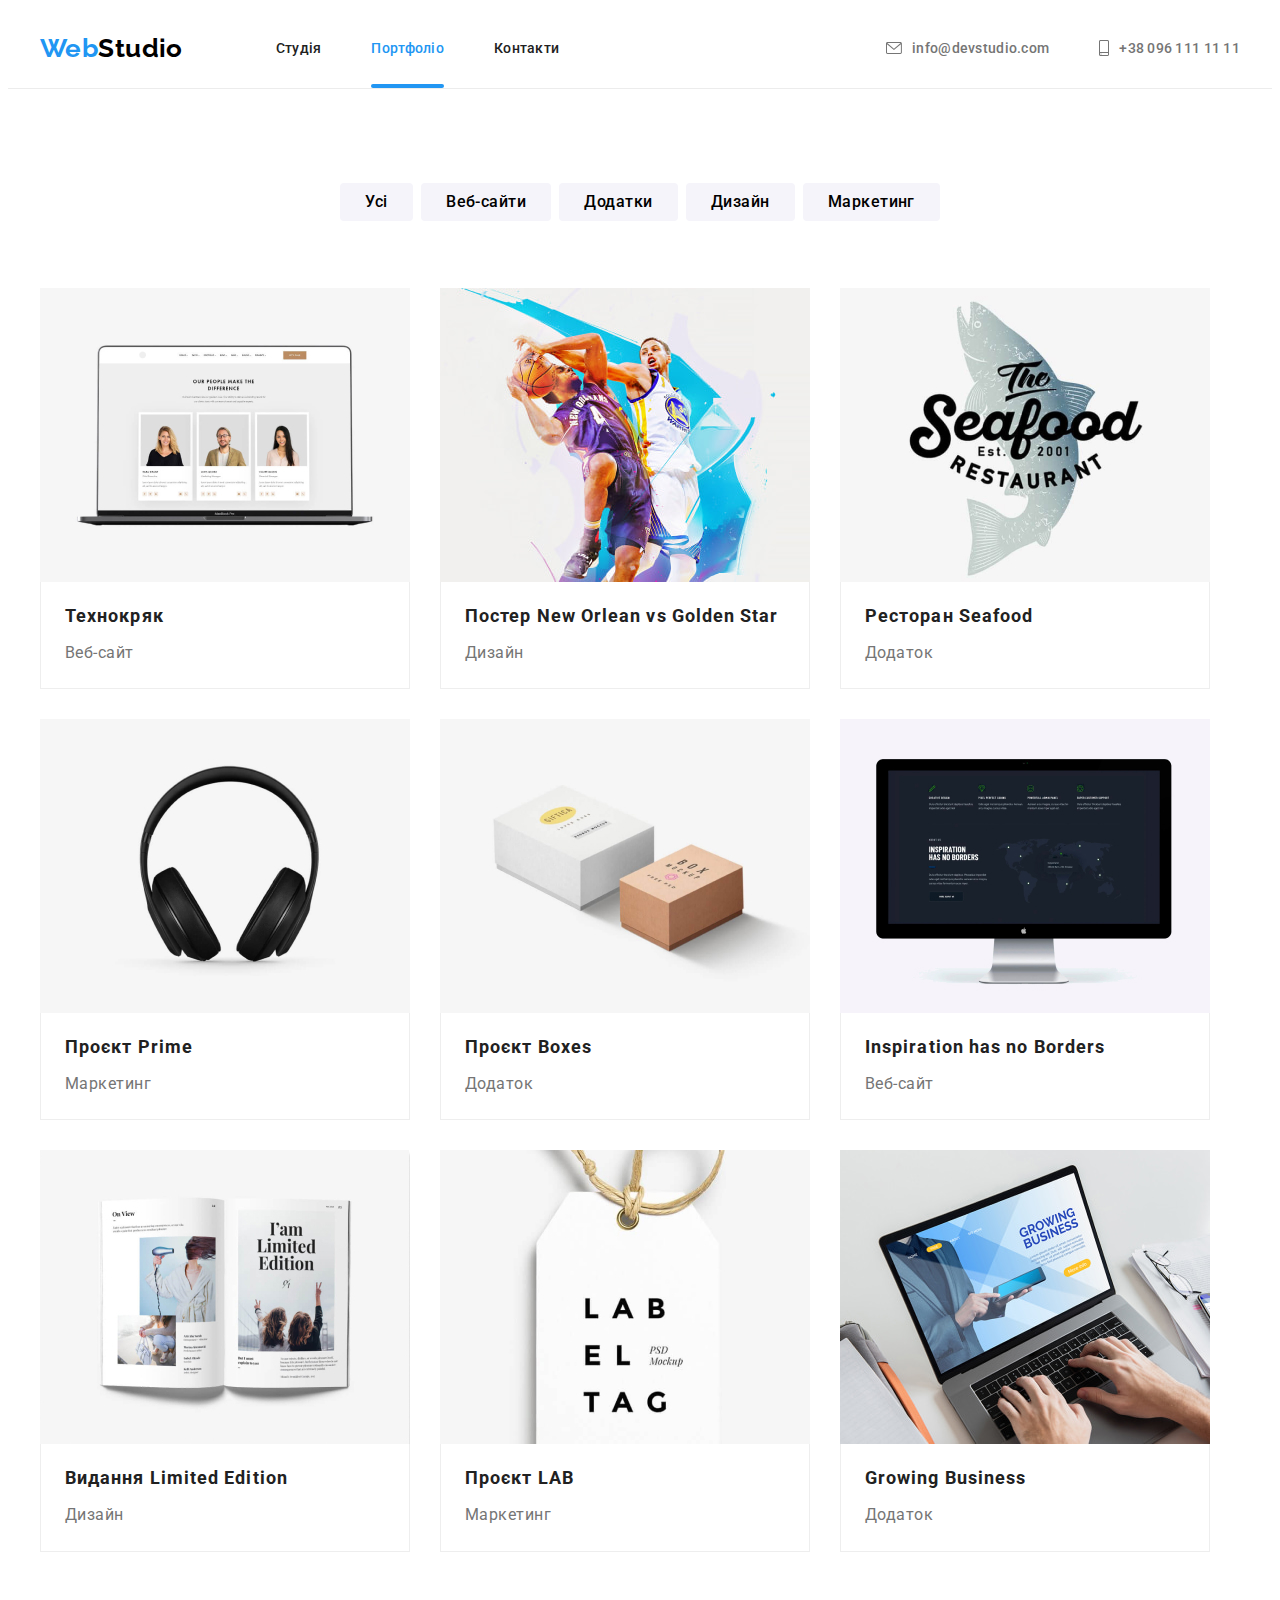
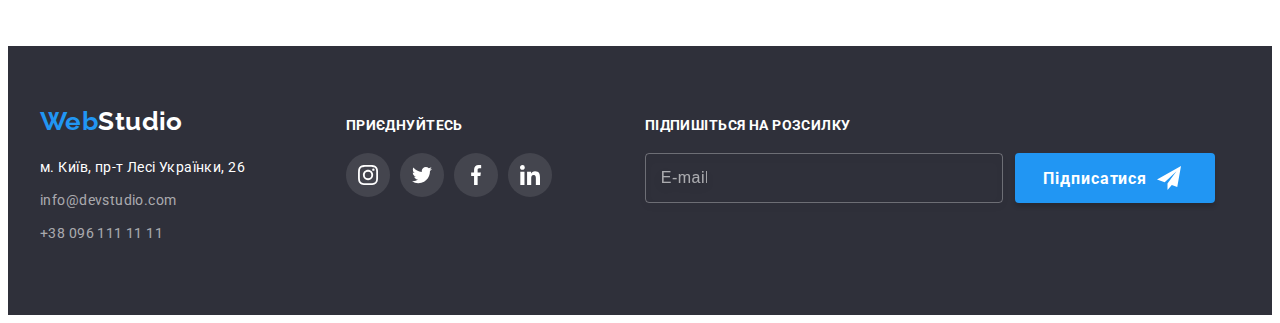
==== commit 383168a0: "виправляє помилки" ====
--- a/portfolio.html
+++ b/portfolio.html
@@ -28,7 +28,7 @@
       <div class="container">
         <a href="./index.html" lang="en" class="logo"><span class="logo-span">Web</span>Studio</a>
         <nav>
-          <ul class="nav-list ul">
+          <ul class="nav-list">
             <li class="item"><a href="./index.html" class="nav-list-link">Студія</a></li>
             <li class="item">
               <a href="./portfolio.html" class="nav-list-link-active">Портфоліо</a>
@@ -39,10 +39,10 @@
 
         <!--E-mail + Tel-->
 
-        <ul class="contact-list ul">
+        <ul class="contact-list">
           <li class="item email">
             <a href="mailto:info@devstudio.com" class="contact-list-link">
-              <svg class="icon-contacts-envelope">
+              <svg class="icon-contacts-envelope" width="16px" height="12px">
                 <use href="./images/icons.svg#icon-contacts-envelope"></use>
               </svg>
               info@devstudio.com</a
@@ -50,7 +50,7 @@
           </li>
           <li class="item phone">
             <a href="tel:+380961111111" class="contact-list-link">
-              <svg class="icon-contacts-smartphone">
+              <svg class="icon-contacts-smartphone" width="10px" height="16px">
                 <use href="./images/icons.svg#icon-contacts-smartphone"></use>
               </svg>
               +38 096 111 11 11</a
@@ -63,7 +63,7 @@
     <main>
       <section class="section">
         <div class="container">
-          <ul class="filter-buttons ul">
+          <ul class="filter-buttons">
             <li class="list"><button class="button-list" type="button">Усі</button></li>
             <li class="list"><button class="button-list" type="button">Веб-сайти</button></li>
             <li class="list"><button class="button-list" type="button">Додатки</button></li>
@@ -72,9 +72,9 @@
           </ul>
 
           <h1 class="our-projects-hide">Наші проєкти</h1>
-          <ul class="gallery ul">
-            <li class="gallery-li">
-              <a href="" class="card">
+          <ul class="gallery">
+            <li class="gallery-li">
+              <a href="" class="link">
                 <div class="thumb">
                   <img class="picture" src="./images/profiles.jpg" alt="Профайли" width="370" />
                   <p class="pic-text">
@@ -91,7 +91,7 @@
             </li>
 
             <li class="gallery-li">
-              <a href="" class="card">
+              <a href="" class="link">
                 <div class="thumb">
                   <img
                     class="picture"
@@ -113,7 +113,7 @@
             </li>
 
             <li class="gallery-li">
-              <a href="" class="card">
+              <a href="" class="link">
                 <div class="thumb">
                   <img
                     class="picture"
@@ -134,7 +134,7 @@
               </a>
             </li>
             <li class="gallery-li">
-              <a href="" class="card">
+              <a href="" class="link">
                 <div class="thumb">
                   <img class="picture" src="./images/headphones.jpg" alt="Навушники" width="370" />
                   <p class="pic-text">
@@ -150,7 +150,7 @@
               </a>
             </li>
             <li class="gallery-li">
-              <a href="" class="card">
+              <a href="" class="link">
                 <div class="thumb">
                   <img class="picture" src="./images/boxes.jpg" alt="Коробки" width="370" />
                   <p class="pic-text">
@@ -166,7 +166,7 @@
               </a>
             </li>
             <li class="gallery-li">
-              <a href="" class="card">
+              <a href="" class="link">
                 <div class="thumb">
                   <img class="picture" src="./images/screen.jpg" alt="Монітор" width="370" />
                   <p class="pic-text">
@@ -182,7 +182,7 @@
               </a>
             </li>
             <li class="gallery-li">
-              <a href="" class="card">
+              <a href="" class="link">
                 <div class="thumb">
                   <img class="picture" src="./images/book.jpg" alt="Розгорнута книга" width="370" />
                   <p class="pic-text">
@@ -198,7 +198,7 @@
               </a>
             </li>
             <li class="gallery-li">
-              <a href="" class="card">
+              <a href="" class="link">
                 <div class="thumb">
                   <img class="picture" src="./images/label.jpg" alt="Паперова лейба" width="370" />
                   <p class="pic-text">
@@ -214,7 +214,7 @@
               </a>
             </li>
             <li class="gallery-li">
-              <a href="" class="card">
+              <a href="" class="link">
                 <div class="thumb">
                   <img
                     class="picture"
@@ -248,7 +248,7 @@
             <span class="logo-span">Web</span>Studio</a
           >
           <address>
-            <ul class="contact-down-list ul">
+            <ul class="contact-down-list">
               <li>
                 <a
                   class="contact-down-list-link"
--- a/css/styles.css
+++ b/css/styles.css
@@ -23,15 +23,13 @@
 /* Utilities */
 
 .header {
-    /* outline: 1px solid #ECECEC; */
     border-bottom: 1px solid #ECECEC;
 }
 
 .container {
-    margin-left: auto;
-    margin-right: auto;
+    margin: auto;
     padding: 0 15px;
-    width: 1200px; 
+    max-width: 1200px; 
 }
 
 h1, h2, h3, p {
@@ -45,9 +43,19 @@
     padding: 0;
 }
 
+a {
+    text-decoration: none;
+    color: currentColor;
+}
+
 .section {
     padding-top: 94px;
     padding-bottom: 94px;
+}
+
+img {
+    display: block;
+    margin: 0;
 }
 
 /* Header */
@@ -156,8 +164,6 @@
 .icon-contacts-envelope,
 .icon-contacts-smartphone {
     margin-right: 10px;
-    width: 21px;
-    height: 16px;
     fill: currentColor;
     text-align: center;
 
@@ -181,6 +187,10 @@
 
 /* Main-Top */
 .hero {
+    max-width: 1600px;
+    max-height: 600px;
+    margin: auto;
+
     padding-top: 200px;
     padding-bottom: 200px;
 
@@ -207,12 +217,17 @@
     line-height: 1.36;
     letter-spacing: 0.06em;
     text-transform: uppercase;
+
+    margin-bottom: 30px;
+    
+    max-width: 696px;
+    margin-left: auto;
+    margin-right: auto;
 }
 .hero-button {
     background-color: var(--accent-color);
     min-width: 216px;
     padding: 10px 32px;     
-    box-shadow: 0px 4px 4px rgba(0, 0, 0, 0.15);
     border-radius: 4px;
     
     font-family: inherit;
@@ -224,18 +239,22 @@
     letter-spacing: 0.06em;
     cursor: pointer;
 
-    border: none;
+    border-color: transparent;
 
     transition: background-color 250ms cubic-bezier(0.4, 0, 0.2, 1);
 }
 
 /* Advantages */
+.advantages {
+    padding-bottom: 0px;
+}
+
 .section.advantages {
     padding-bottom: 0;
 }
 
 .title-hide, .our-projects-hide {
-    display: none;
+    visibility: hidden;
 }
 .advantages .title {
     margin-bottom: 10px;
@@ -258,23 +277,19 @@
     display: flex;
 }
 
-.advantages .description {
-    margin-top: 10px;
+.advantages-list .item:not(:last-child) {
+    margin-right: 30px;
 }
 
 .advantages-svg {
     display: flex;
-    height: 120px;
+    min-height: 120px;
     justify-content: center;
     align-items: center;
     margin-bottom: 25px;
     background-color: var(--team-buttons-background-color);
     border-radius: 4px;
-    filter: drop-shadow(0px 4px 4px rgba(0, 0, 0, 0.25));
-}
-
-.advantages-list .item+.item {
-    margin-left: 30px;
+    /* filter: drop-shadow(0px 4px 4px rgba(0, 0, 0, 0.25)); */
 }
 
 /* Duty+Team */
@@ -295,7 +310,54 @@
     margin-left: 30px;    
 }
 
+.duty .item {
+    position: relative;    
+}
+
+.div2 {
+position: relative;
+}
+
+.duty-immages-list {
+    max-height: 100%;
+}
+
+.duty .label {
+    position: absolute;
+
+    display: block;
+    width: 370px;
+    height: 70px;
+    background-color: hsla(235, 10%, 21%, 0.80);
+    box-shadow: 0px 4px 4px rgba(0, 0, 0, 0.25);
+    
+    top: 77%;
+    left: 0;
+    transform: translateY(-3%);
+}
+
+.duty .text {
+    display: flex;
+    justify-content: center;
+    align-items: center;
+    width: 100%;
+    height: 100%;
+
+    font-weight: 700;
+    line-height: 1.14;
+    text-align: center;
+    font-size: 14px;
+    letter-spacing: 0.03em;
+    text-transform: uppercase;
+    color: var(--white-color);
+}
+
 /* Team */
+.details {
+    padding-top: 30px;
+    padding-bottom: 30px;
+}
+
 .our-team {
     color: var(--main-text-color);
     background-color: var(--team-buttons-background-color);
@@ -307,7 +369,7 @@
 }
 
 .our-team .name {
-    margin-top: 30px;
+    font-weight: 500;
 }
 .position {
     margin-top: 10px;
@@ -318,8 +380,8 @@
     line-height: 1.19;  
     letter-spacing: 0.03em;
     color: var(--submain-text-color);
-    /* border-bottom: 1px solid black; */
-}
+}
+
 .team {
     background-color: var(--white-color);
     border-radius: 0px 0px 4px 4px;
@@ -332,7 +394,6 @@
 .sl-ul {
     display: flex;    
     justify-content: center;
-    margin-bottom: 30px;
     padding: 0;
 }
 
@@ -351,39 +412,45 @@
     border-radius: 50%;
 }
 
+.sl-li .link {
+    display: flex;
+    align-items: center;
+    justify-content: center;
+
+    width: 100%;
+    height: 100%;
+    border-radius: 50%;
+
+    fill: var(--social-link-color);
+    background-color: transparent;
+
+    transition: fill 250ms cubic-bezier(0.4, 0, 0.2, 1),
+    background-color 250ms cubic-bezier(0.4, 0, 0.2, 1);
+}
+
 .social-icon {
-    display: flex;
-    align-items: center;
     width: 20px;
     height: 20px;
-    fill: var(--social-link-color);
-}
-
-.social-icon.footer {
-    width: 20px;
-    height: 20px;
+    transition: fill 250ms cubic-bezier(0.4, 0, 0.2, 1);
+}
+
+.footer-part .sl-li .link {
     fill: var(--white-color);
-}
-
-.footer-part .sl-li {
-    background: rgba(255, 255, 255, 0.1);
+    background-color: rgba(255, 255, 255, 0.1);
+    border-radius: 50%;
+    transition: background-color 250ms cubic-bezier(0.4, 0, 0.2, 1);
 }
 
 
 /* 4 social links - hover */
 
-.sl-li{
-    transition: fill 250ms cubic-bezier(0.4, 0, 0.2, 1);
-    transition: background-color 250ms cubic-bezier(0.4, 0, 0.2, 1);
-}
-
-.sl-li:hover,
-.sl-li:focus {
+.sl-li .link:hover,
+.sl-li .link:focus {
     background-color: var(--accent-color);    
 }
 
-.sl-li:hover .social-icon,
-.sl-li:focus .social-icon{
+.sl-li .link:hover .social-icon,
+.sl-li .link:focus .social-icon{
     fill: var(--white-color);    
 }
 
@@ -417,32 +484,33 @@
         
     width: 170px;
     height: 92px;
+}
+
+.logo-svg {
+    fill: var(--social-link-color);
+    transition: fill 250ms cubic-bezier(0.4, 0, 0.2, 1);
+}
+
+.logo-li .link{
+    display: flex;
+    justify-content: center;
+    align-items: center;
+
+    width: 100%;
+    height: 100%; 
     border: 1px solid var(--social-link-color);
+    
     border-radius: 4px;
     transition: border 250ms cubic-bezier(0.4, 0, 0.2, 1);
 }
 
-.logo-svg {
-    transition: fill 250ms cubic-bezier(0.4, 0, 0.2, 1);
-}
-
-.logo-li .link{
-    display: flex;
-    justify-content: center;
-    align-items: center;
-
-    fill: var(--social-link-color);
-    width: 100%;
-    height: 100%; 
-}
-
-.logo-li:hover .logo-svg,
-.logo-li:focus .logo-svg {
+.logo-li .link:hover .logo-svg,
+.logo-li .link:focus .logo-svg {
     fill: var(--accent-color); 
 }
 
-.logo-li:hover,
-.logo-li:focus {
+.logo-li .link:hover,
+.logo-li .link:focus {
 border: 1px solid var(--accent-color);
     display: flex;
     align-items: center;    
@@ -451,13 +519,13 @@
 /* Footer */
 
 .footer-part{
-    display: flex;
+    /* display: flex; */
     background-color: var(--hero-footer-background-color);   
 }
 
 .footer-part .container {
     display: flex;
-    margin-bottom: 60px;
+    /* margin-bottom: 60px; */
 }
 
 .footer-part .logo {
@@ -470,6 +538,10 @@
 
 /* Footer - тел,емейл,адреса */
 
+.contact-down-list {
+    padding-bottom: 60px;
+}
+
 .contact-down-list-link {
     display: inline-block;
     margin-bottom: 9px;
@@ -479,7 +551,7 @@
     font-size: 14px;
     line-height: 1.71;
     letter-spacing: 0.03em;
-    color: rgba(255, 255, 255, 0.6);
+    color: hsla(0, 0%, 100%, 0.600);
     text-decoration: none;  
     
     transition: color 250ms cubic-bezier(0.4, 0, 0.2, 1);
@@ -625,7 +697,8 @@
     letter-spacing: 0.03em;
     border: inherit;
     border-radius: 4px;
-    transition: box-shadow 250ms cubic-bezier(0.4, 0, 0.2, 1);
+    transition: box-shadow 250ms cubic-bezier(0.4, 0, 0.2, 1),
+          background-color 250ms cubic-bezier(0.4, 0, 0.2, 1);
 }
 
 .button-list:hover,
@@ -643,7 +716,7 @@
     flex-wrap: wrap;    
 }
 
-.card {
+.link {
     text-decoration: none;
     color: inherit;
 }
@@ -658,9 +731,13 @@
     /* в лішку, а не в хувер, щоб в 2 сторони був box-shadow */
 }
 
-.gallery-li:hover, 
-.gallery-li:focus {
+.gallery-li .link:hover, 
+.gallery-li .link:focus {
     box-shadow:0px 4px 4px rgba(0, 0, 0, 0.25);
+}
+
+.gallery .link {
+    display: block;
 }
 
 /* Ділимо на 3 секції через nth child */
@@ -678,7 +755,7 @@
 
 .frame {
     border: 1px solid #EEEEEE;
-    /* margin-top: -5px; */
+    margin-top: -5px;
     padding: 20px 24px;
 }
 
@@ -709,7 +786,8 @@
     width: 100%;
     height: 100%;
     background-color: var(--backdrop);
-    transition: opacity 250ms cubic-bezier(0.4, 0, 0.2, 1); /* фон+вікно виринає м"яко */
+    transition: opacity 250ms cubic-bezier(0.4, 0, 0.2, 1),
+                 hidden 250ms cubic-bezier(0.4, 0, 0.2, 1); /* фон+вікно виринає м"яко */
 }
 
 .backdrop.is-hidden {
@@ -873,6 +951,8 @@
 
 .label {
     position: absolute;
+    /* display: block; */
+
     top: -20px;
     left: 0;
 
@@ -909,6 +989,8 @@
     transition: fill 250ms cubic-bezier(0.4, 0, 0.2, 1),
     background-color 250ms cubic-bezier(0.4, 0, 0.2, 1),
         border-color 250ms cubic-bezier(0.4, 0, 0.2, 1);
+
+    cursor: pointer;
 }
 
 .checkbox { /* робимо її невидемою на всіх браузерах */
